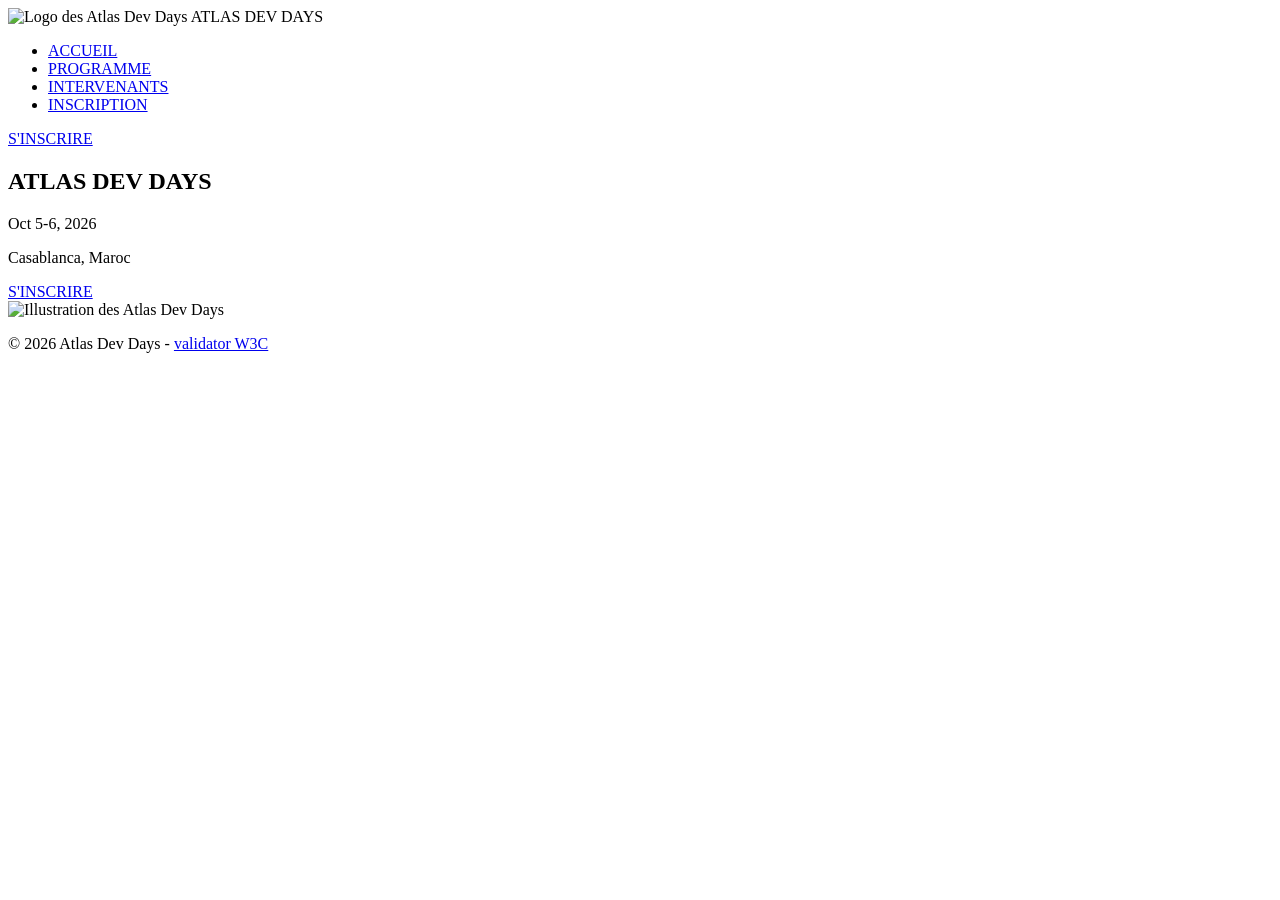
==== index.html @ 9321c1d0 "update index page" ====
<!DOCTYPE html>

<html lang="fr">
<head>
    <meta charset="UTF-8">
    <meta name="viewport" content="width=device-width, initial-scale=1.0">
    <meta name="description" content="Atlas Dev Days - La première édition de la conférence dédiée aux développeurs web au Maroc.">
    <title>ATLAS DEV DAYS - ACCUEIL</title>
</head>
<body>

    <header>

        <div class="logo">

            <img src="assets/icons/logo.svg" alt="Logo des Atlas Dev Days">

            <span >ATLAS DEV DAYS</span>
        </div>

    <nav>

        <ul>

            <li><a href="index.html">ACCUEIL</a></li>

            <li><a href="programme.html">PROGRAMME</a></li>

            <li><a href="intervenants.html">INTERVENANTS</a></li>

            <li><a href="inscription.html">INSCRIPTION</a></li>

        </ul>

    </nav>

    <a href="inscription.html" class="btn-header">S'INSCRIRE</a>
    </header>

    <main>

        <section class="hero">

           <div class="hero-content">

                <h1>ATLAS DEV DAYS</h1>

                <p>Oct 5-6, 2026</p>

                <p>Casablanca, Maroc</p>

                <a href="inscription.html" class="btn-hero">S'INSCRIRE</a>

            </div>

            <div class="hero-image">

               <img src="assets/images/hero.jpg" alt="Illustration des Atlas Dev Days">

            </div>

        </section>

    </main>

<footer>

        <p>© 2026 Atlas Dev Days - <a href="https://validator.w3.org/" target="_blank" rel="noopener">validator W3C</a></p>
</footer>
    
</body>
</html>
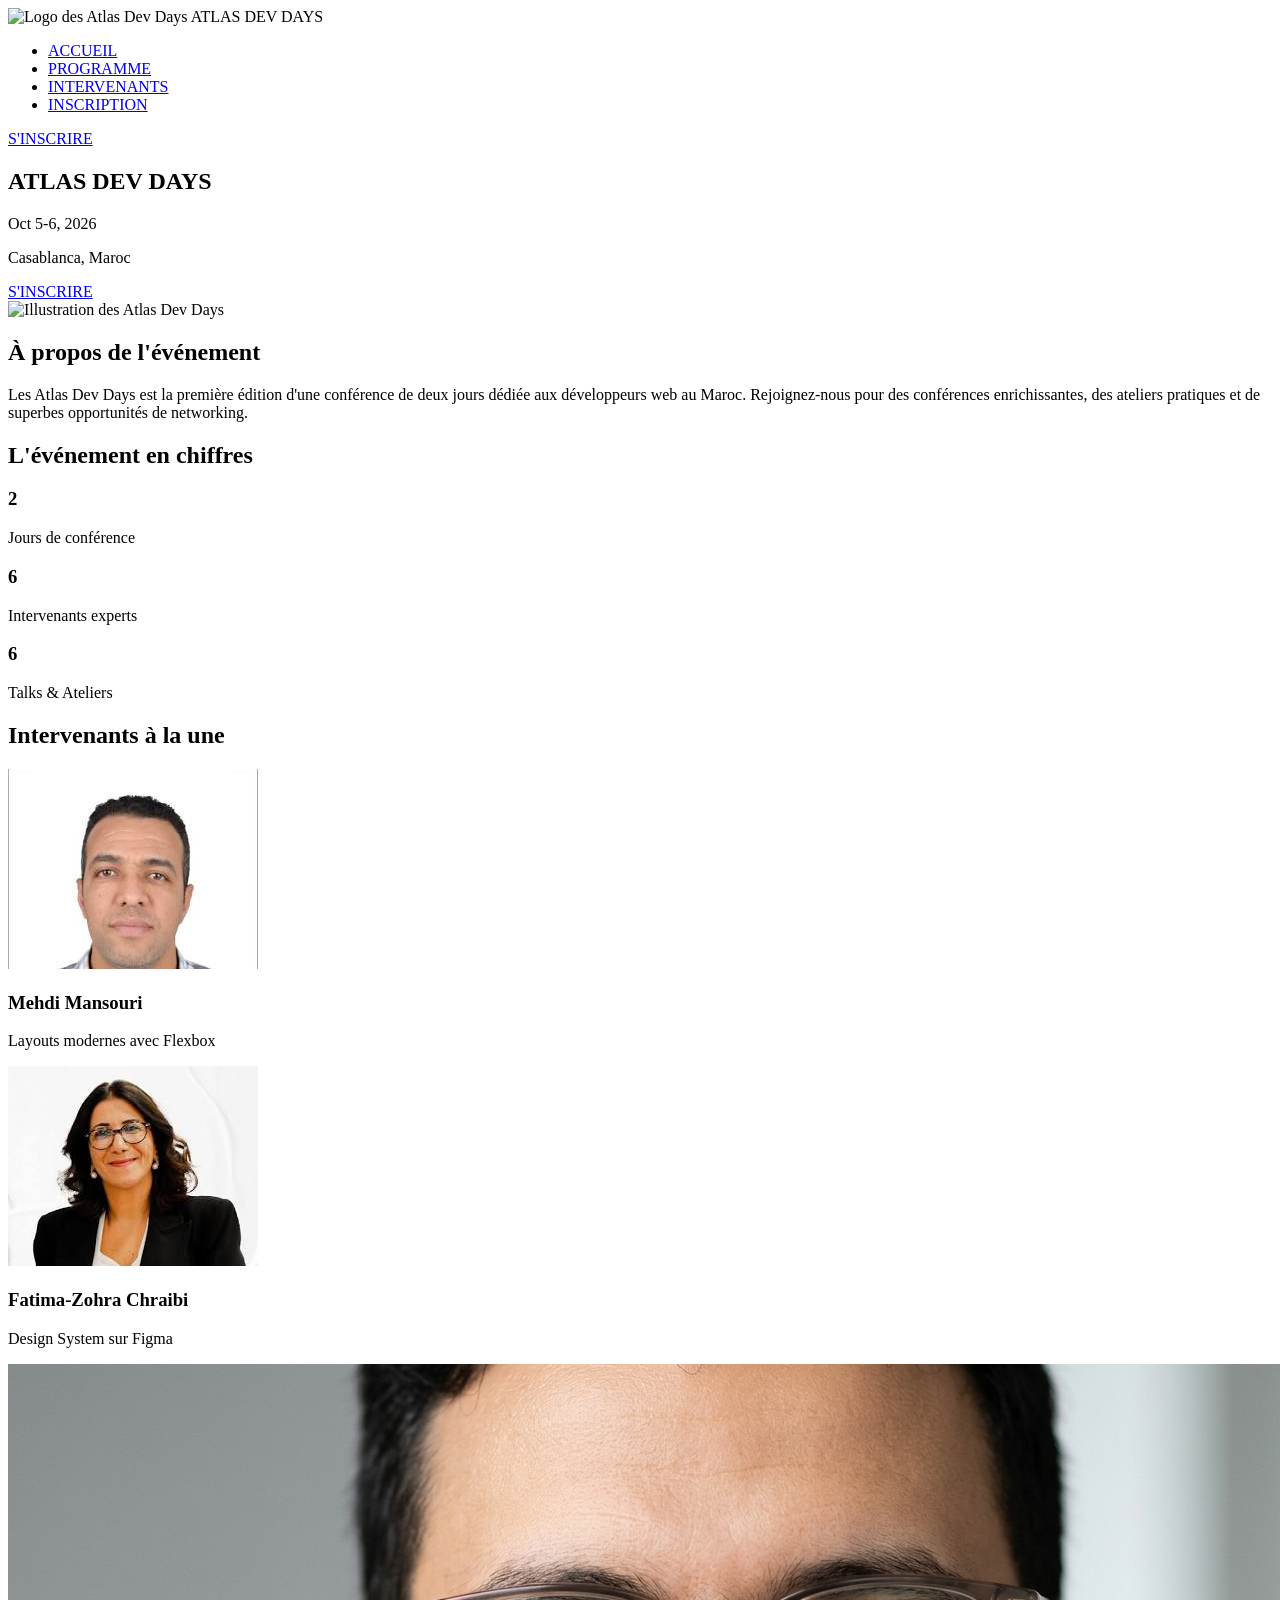
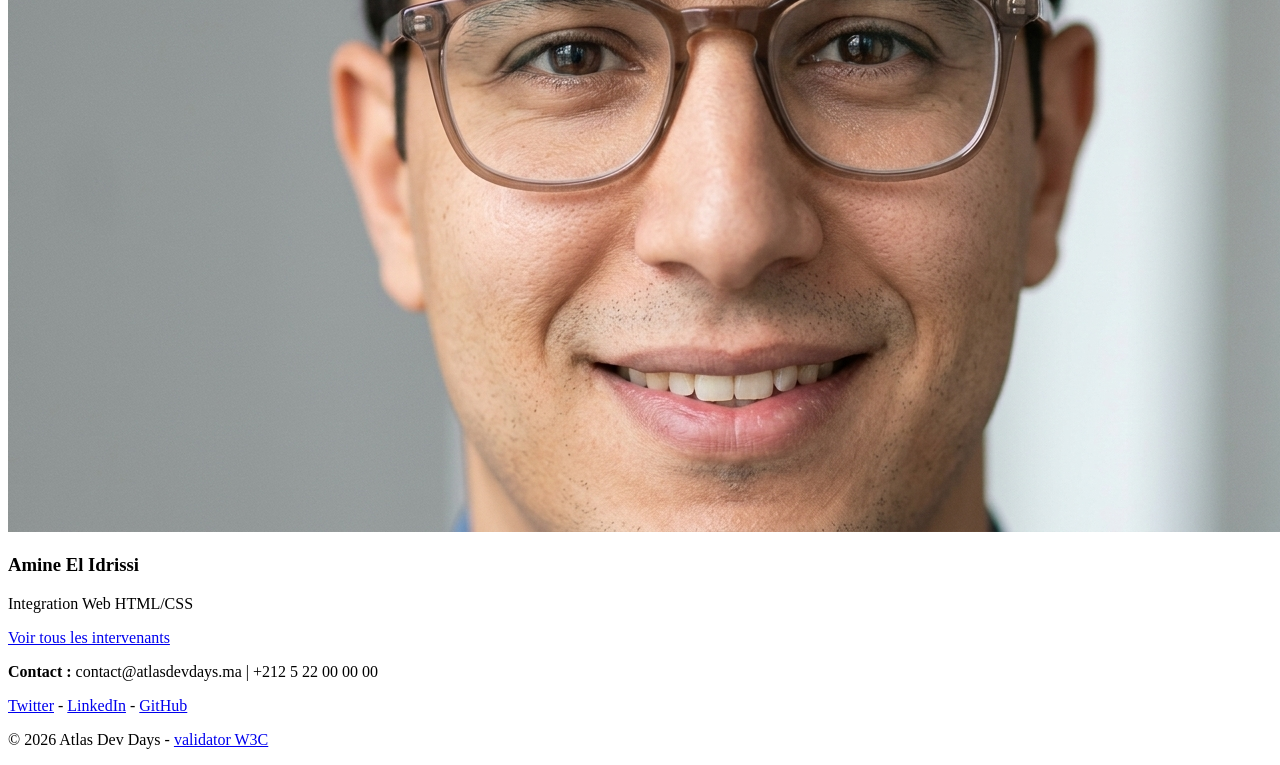
==== commit f58ab078: "modification" ====
--- a/index.html
+++ b/index.html
@@ -13,7 +13,7 @@
 
         <div class="logo">
 
-            <img src="assets/icons/logo.svg" alt="Logo des Atlas Dev Days">
+            <img src="assets/logo.svg" alt="Logo des Atlas Dev Days">
 
             <span >ATLAS DEV DAYS</span>
         </div>
@@ -55,9 +55,77 @@
 
             <div class="hero-image">
 
-               <img src="assets/images/hero.jpg" alt="Illustration des Atlas Dev Days">
+               <img src="assets/hero.jpg" alt="Illustration des Atlas Dev Days">
 
             </div>
+
+        </section>
+
+        <section class="about">
+
+            <h2>À propos de l'événement</h2>
+
+            <p>
+                Les Atlas Dev Days est la première édition d'une conférence de deux jours dédiée 
+                aux développeurs web au Maroc. Rejoignez-nous pour des conférences enrichissantes, 
+                des ateliers pratiques et de superbes opportunités de networking.
+            </p>
+
+        </section>
+
+        <section class="stats">
+
+            <h2>L'événement en chiffres</h2>
+
+            <div class="stat-card">
+
+                <h3>2</h3>
+
+
+                <p>Jours de conférence</p>
+            </div>
+
+            <div class="stat-card">
+
+                <h3>6</h3>
+
+                <p>Intervenants experts</p>
+
+            </div>
+
+            <div class="stat-card">
+
+                <h3>6</h3>
+
+                <p>Talks & Ateliers</p>
+
+            </div>
+
+        </section>
+
+        <section class="speakers-preview">
+
+            <h2>Intervenants à la une</h2>
+            
+            <article class="speaker-card">
+                <img src="assets/speaker1.jpg" alt="Photo de Mehdi Mansouri">
+                <h3>Mehdi Mansouri</h3>
+                <p>Layouts modernes avec Flexbox</p>
+            </article>
+
+            <article class="speaker-card">
+                <img src="assets/speaker2.jpg" alt="Photo de Fatima-Zohra Chraibi">
+                <h3>Fatima-Zohra Chraibi</h3>
+                <p>Design System sur Figma</p>
+            </article>
+
+            <article class="speaker-card">
+                <img src="assets/speaker3.jpg" alt="Photo de Amine El Idrissi">
+                <h3>Amine El Idrissi</h3>
+                <p>Integration Web HTML/CSS</p>
+            </article>
+
+            <a href="intervenants.html" class="btn-more">Voir tous les intervenants</a>
 
         </section>
 
@@ -65,7 +133,22 @@
 
 <footer>
 
+    <div class="footer-contact">
+
+            <p><strong>Contact :</strong> contact@atlasdevdays.ma | +212 5 22 00 00 00</p>
+
+    </div>
+
+    <div class="footer-socials">
+
+            <a href="https://twitter.com" target="_blank">Twitter</a> - 
+            <a href="https://linkedin.com" target="_blank">LinkedIn</a> - 
+            <a href="https://github.com" target="_blank">GitHub</a>
+
+    </div>
+
         <p>© 2026 Atlas Dev Days - <a href="https://validator.w3.org/" target="_blank" rel="noopener">validator W3C</a></p>
+        
 </footer>
     
 </body>
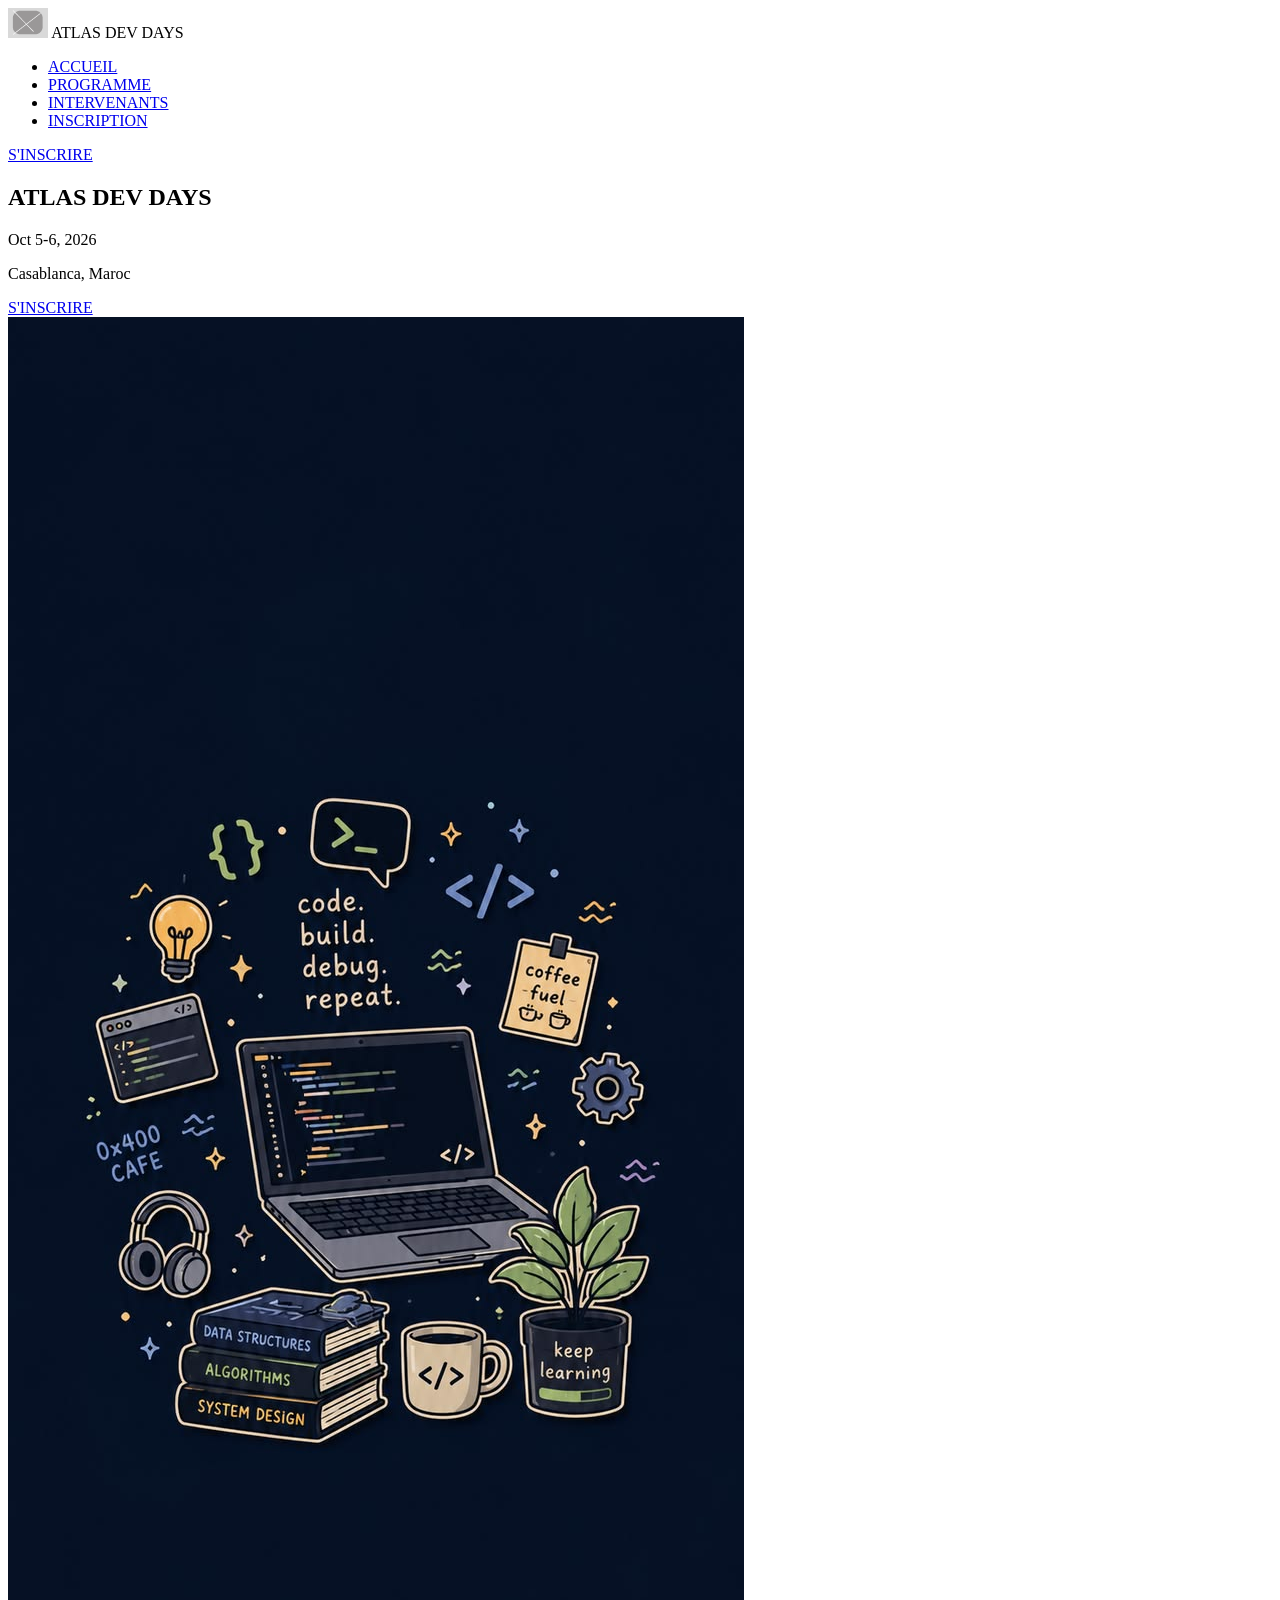
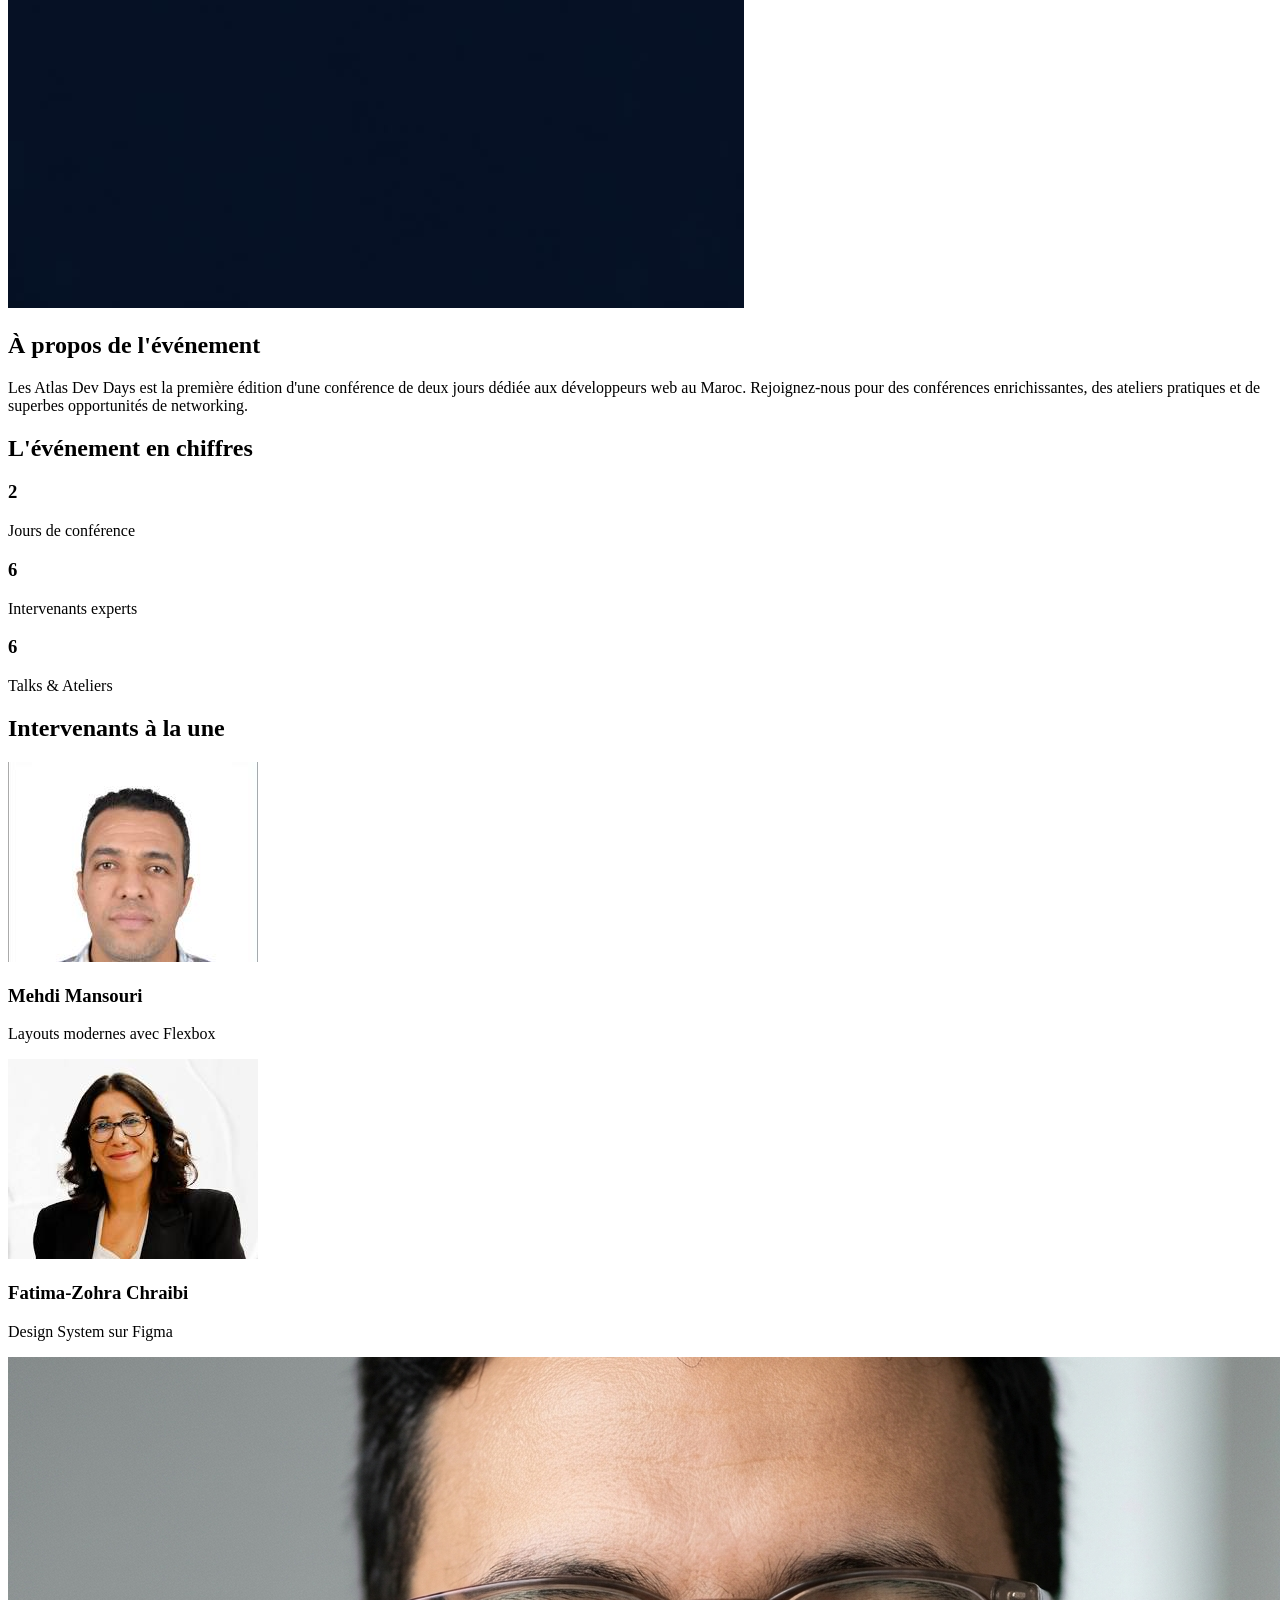
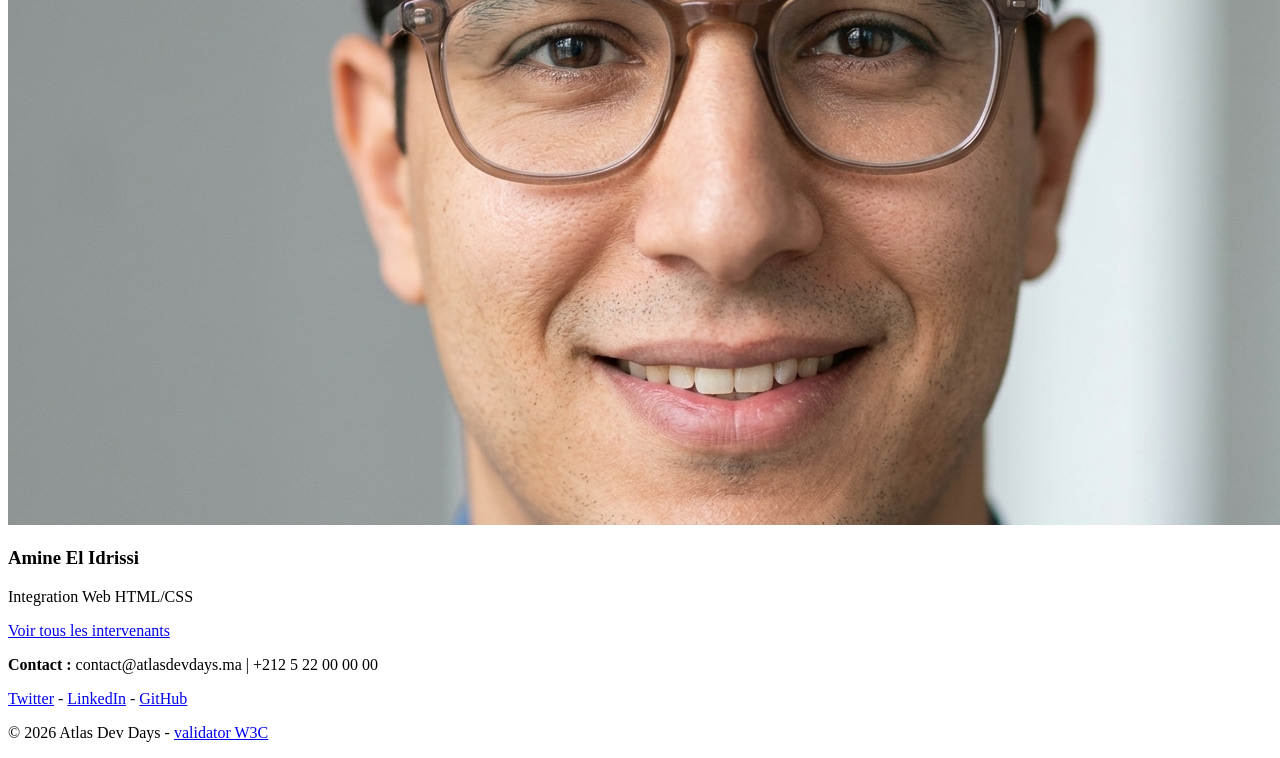
==== commit 1285e825: "modified" ====
--- a/index.html
+++ b/index.html
@@ -13,7 +13,7 @@
 
         <div class="logo">
 
-            <img src="assets/logo.svg" alt="Logo des Atlas Dev Days">
+            <img src="assets/logo.png" alt="Logo des Atlas Dev Days">
 
             <span >ATLAS DEV DAYS</span>
         </div>
@@ -55,7 +55,7 @@
 
             <div class="hero-image">
 
-               <img src="assets/hero.jpg" alt="Illustration des Atlas Dev Days">
+               <img src="assets/Hero.jpg" alt="Illustration des Atlas Dev Days">
 
             </div>
 
@@ -148,7 +148,7 @@
     </div>
 
         <p>© 2026 Atlas Dev Days - <a href="https://validator.w3.org/" target="_blank" rel="noopener">validator W3C</a></p>
-        
+
 </footer>
     
 </body>
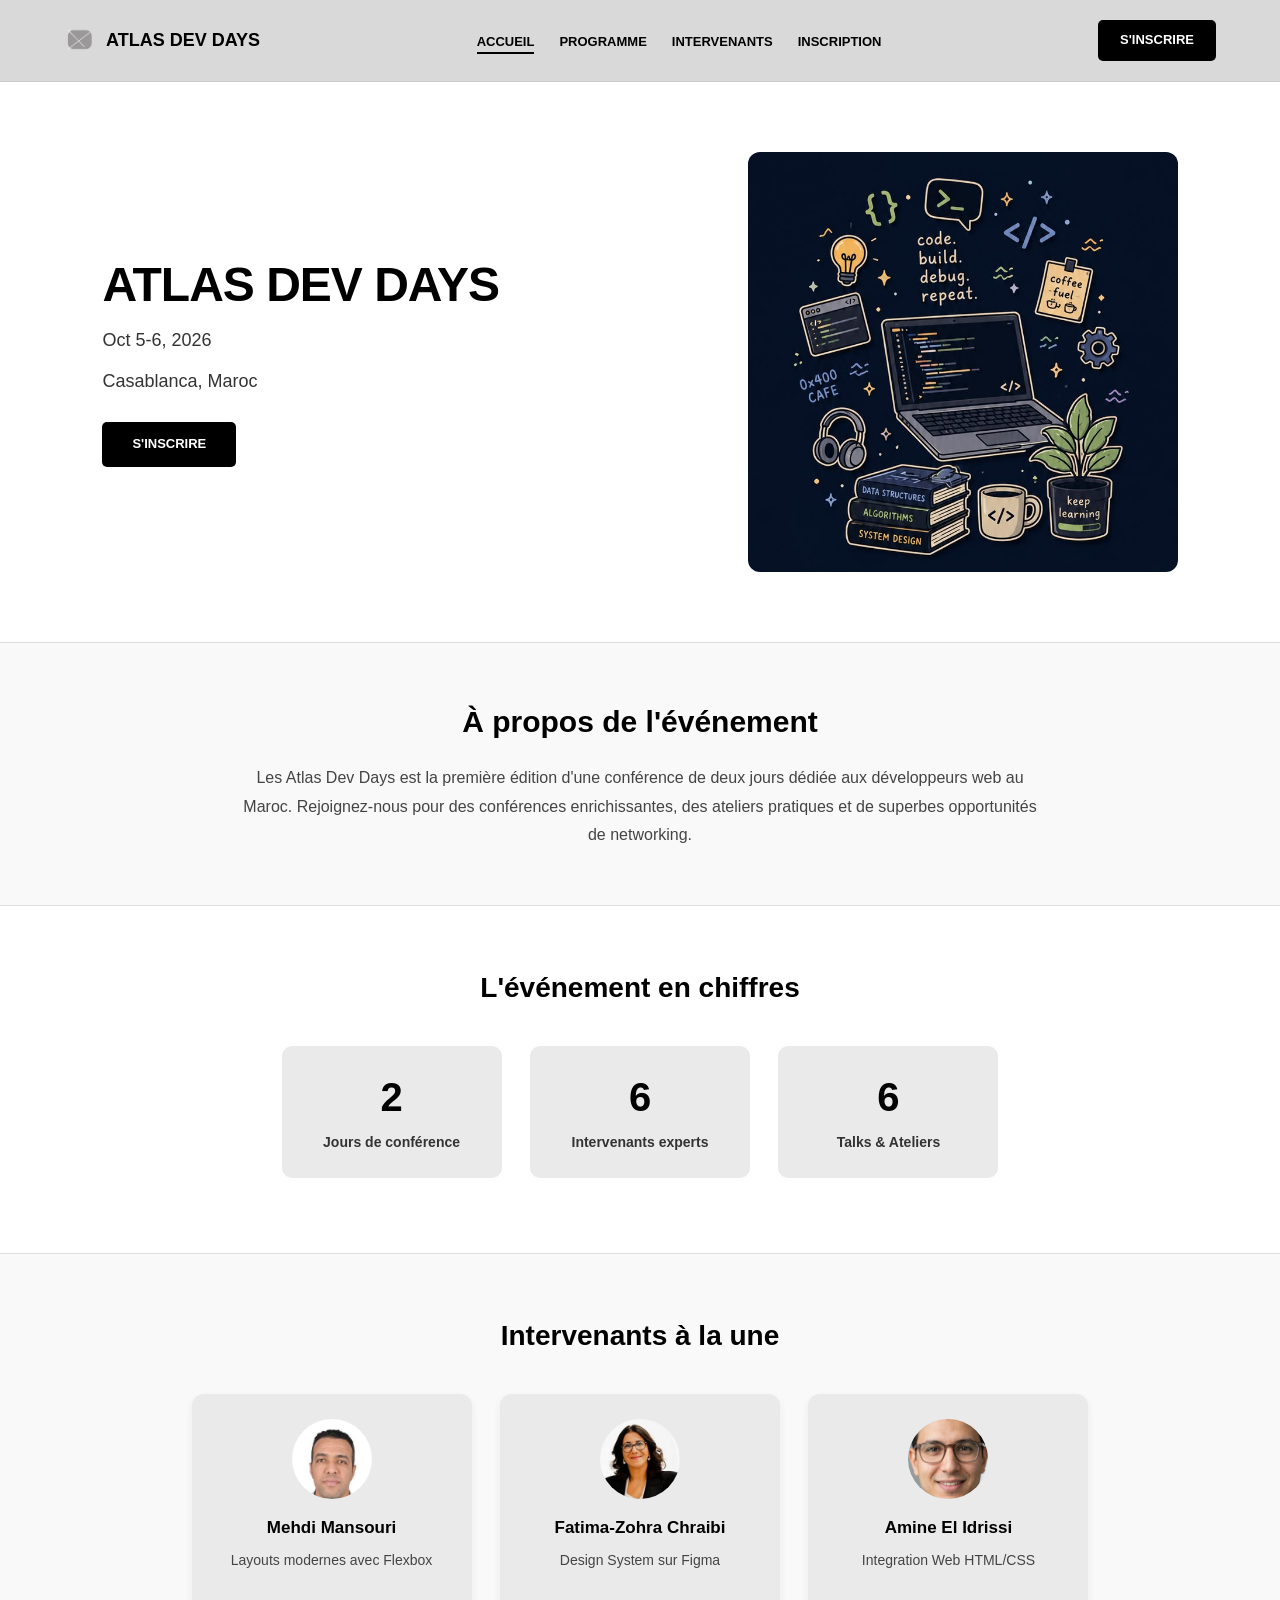
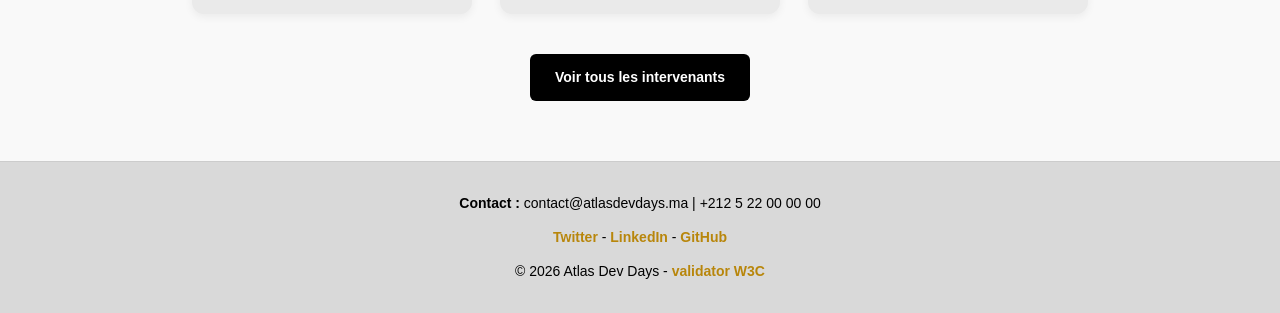
==== commit 993b9a36: "modification" ====
--- a/index.html
+++ b/index.html
@@ -5,6 +5,7 @@
     <meta charset="UTF-8">
     <meta name="viewport" content="width=device-width, initial-scale=1.0">
     <meta name="description" content="Atlas Dev Days - La première édition de la conférence dédiée aux développeurs web au Maroc.">
+    <link rel="stylesheet" href="css/style.css">
     <title>ATLAS DEV DAYS - ACCUEIL</title>
 </head>
 <body>
@@ -17,7 +18,7 @@
 
             <span >ATLAS DEV DAYS</span>
         </div>
-
+        
     <nav>
 
         <ul>
@@ -33,6 +34,13 @@
         </ul>
 
     </nav>
+    <button class="menu-mobile" aria-label="Ouvrir le menu">
+
+        <span></span>
+        <span></span>
+        <span></span>
+        
+    </button>
 
     <a href="inscription.html" class="btn-header">S'INSCRIRE</a>
     </header>
@@ -147,7 +155,7 @@
 
     </div>
 
-        <p>© 2026 Atlas Dev Days - <a href="https://validator.w3.org/" target="_blank" rel="noopener">validator W3C</a></p>
+        <p>© 2026 Atlas Dev Days - <a href="https://validator.w3.org/" target="_blank">validator W3C</a></p>
 
 </footer>
     
--- a/css/style.css
+++ b/css/style.css
@@ -0,0 +1,471 @@
+:root {
+    --bg-main: #ffffff;
+    --header-bg: #D9D9D9;
+    --card-bg: #EAEAEA;
+    --text-color: #000000;
+    --accent-color: #b8860b;
+    --font-main: Arial, sans-serif;
+}
+* {
+    margin: 0;
+    padding: 0;
+    box-sizing: border-box;
+}
+body {
+    font-family: var(--font-main);
+    background-color: var(--bg-main);
+    color: var(--text-color);
+    line-height: 1.6;
+}
+header {
+    display: flex;
+    justify-content: space-between;
+    align-items: center;
+    gap: 25px;
+    padding: 20px 5%;
+    background-color: var(--header-bg);
+    border-bottom: 1px solid #cccccc;
+}
+.logo {
+    display: flex;
+    align-items: center;
+    gap: 10px;
+    font-weight: bold;
+    font-size: 18px;
+    white-space: nowrap;
+}
+.logo img {
+    width: 32px;
+    height: 32px;
+    object-fit: contain;
+}
+nav ul {
+    display: flex;
+    align-items: center;
+    gap: 25px;
+    list-style: none;
+}
+nav ul li a {
+    text-decoration: none;
+    color: var(--text-color);
+    font-size: 13px;
+    font-weight: bold;
+    position: relative;
+    padding-bottom: 5px;
+}
+nav ul li a[href="index.html"]::after {
+    content: "";
+    position: absolute;
+    bottom: 0;
+    left: 0;
+    width: 100%;
+    height: 2px;
+    background-color: var(--text-color);
+}
+.btn-header,
+.btn-hero {
+    display: inline-block;
+    background-color: #000000;
+    color: #ffffff;
+    padding: 10px 22px;
+    border-radius: 5px;
+    text-decoration: none;
+    font-weight: bold;
+    font-size: 13px;
+    transition: background-color 0.3s;
+    white-space: nowrap;
+}
+.btn-header:hover,
+.btn-hero:hover,
+.btn-more:hover {
+    background-color: #444444;
+}
+.hero {
+    display: flex;
+    justify-content: space-between;
+    align-items: center;
+    gap: 50px;
+    padding: 70px 8%;
+    background-color: var(--bg-main);
+}
+.hero-content {
+    flex: 1;
+    display: flex;
+    flex-direction: column;
+    align-items: flex-start;
+    gap: 12px;
+}
+.hero-content h1 {
+    font-size: 48px;
+    font-weight: 900;
+    letter-spacing: -1px;
+    line-height: 1.2;
+}
+.hero-content p {
+    font-size: 18px;
+    color: #333333;
+}
+.btn-hero {
+    margin-top: 15px;
+    padding: 12px 30px;
+}
+.hero-image {
+    flex: 1;
+    display: flex;
+    justify-content: flex-end;
+}
+.hero-image img {
+    width: 100%;
+    max-width: 430px;
+    height: 420px;
+    object-fit: cover;
+    border-radius: 12px;
+}
+.about {
+    padding: 55px 10%;
+    text-align: center;
+    background-color: #f9f9f9;
+    border-top: 1px solid #dddddd;
+    border-bottom: 1px solid #dddddd;
+}
+.about h2 {
+    font-size: 30px;
+    margin-bottom: 18px;
+}
+.about p {
+    max-width: 800px;
+    margin: 0 auto;
+    font-size: 16px;
+    color: #444444;
+    line-height: 1.8;
+}
+.stats {
+    padding: 60px 8%;
+    text-align: center;
+    background-color: var(--bg-main);
+}
+.stats h2 {
+    font-size: 28px;
+    margin-bottom: 35px;
+}
+.stat-card {
+    display: inline-flex;
+    flex-direction: column;
+    justify-content: center;
+    align-items: center;
+    vertical-align: top;
+    background-color: var(--card-bg);
+    padding: 25px 20px;
+    border-radius: 10px;
+    width: 220px;
+    min-height: 130px;
+    margin: 0 12px 15px;
+    transition: transform 0.3s;
+}
+.stat-card:hover {
+    transform: translateY(-5px);
+}
+.stat-card h3 {
+    font-size: 40px;
+    line-height: 1.3;
+    margin-bottom: 8px;
+}
+.stat-card p {
+    font-size: 14px;
+    font-weight: bold;
+    color: #333333;
+}
+.speakers-preview {
+    padding: 60px 8%;
+    text-align: center;
+    background-color: #f9f9f9;
+    border-top: 1px solid #dddddd;
+}
+.speakers-preview h2 {
+    font-size: 28px;
+    margin-bottom: 35px;
+}
+.speaker-card {
+    display: inline-flex;
+    flex-direction: column;
+    justify-content: flex-start;
+    align-items: center;
+    vertical-align: top;
+    background-color: var(--card-bg);
+    padding: 25px 20px;
+    border-radius: 12px;
+    width: 280px;
+    min-height: 220px;
+    margin: 0 12px 30px;
+    box-shadow: 0 3px 8px rgba(0, 0, 0, 0.06);
+    transition: transform 0.3s;
+}
+.speaker-card:hover {
+    transform: translateY(-5px);
+}
+.speaker-card img {
+    width: 80px;
+    height: 80px;
+    border-radius: 50%;
+    object-fit: cover;
+    margin-bottom: 15px;
+}
+.speaker-card h3 {
+    font-size: 17px;
+    margin-bottom: 8px;
+}
+.speaker-card p {
+    font-size: 14px;
+    color: #444444;
+}
+.btn-more {
+    display: block;
+    width: fit-content;
+    margin: 10px auto 0;
+    background-color: #000000;
+    color: #ffffff;
+    padding: 12px 25px;
+    border-radius: 6px;
+    font-weight: bold;
+    text-decoration: none;
+    font-size: 14px;
+    transition: background-color 0.3s;
+}
+footer {
+    text-align: center;
+    padding: 30px 20px;
+    background-color: var(--header-bg);
+    font-size: 14px;
+    border-top: 1px solid #cccccc;
+}
+.footer-contact {
+    margin-bottom: 12px;
+}
+.footer-socials {
+    margin-bottom: 12px;
+}
+.footer-socials a,
+footer p a {
+    color: var(--accent-color);
+    text-decoration: none;
+    font-weight: bold;
+}
+.footer-socials a:hover,
+footer p a:hover {
+    text-decoration: underline;
+} 
+@media (max-width: 768px) {
+    header {
+        display: flex;
+        flex-direction: row;
+        justify-content: space-between;
+        align-items: center;
+        gap: 8px;
+        padding: 15px;
+        background-color: var(--header-bg);
+    }
+    .logo {
+        display: flex;
+        align-items: center;
+        justify-content: center;
+        flex: 1;
+        gap: 0;
+        font-family: Georgia, serif;
+        font-size: 21px;
+        white-space: nowrap;
+    }
+    .logo img {
+        width: 32px;
+        height: 32px;
+        object-fit: contain;
+    }
+    nav {
+        width: auto;
+    }
+    nav ul {
+        display: none;
+    }
+    .btn-header {
+        display: none;
+    }
+    .menu-mobile {
+        display: flex;
+        flex-direction: column;
+        justify-content: space-between;
+        align-items: center;
+        flex-shrink: 0;
+        width: 38px;
+        height: 22px;
+        padding: 0;
+        border: none;
+        background: transparent;
+        cursor: pointer;
+    }
+    .menu-mobile span {
+        display: block;
+        width: 38px;
+        height: 1px;
+        background-color: #333333;
+    }
+    .hero {
+        display: flex;
+        flex-direction: column;
+        align-items: center;
+        text-align: center;
+        gap: 12px;
+        padding: 30px 20px 80px;
+        background-color: var(--bg-main);
+    }
+    .hero-image {
+        display: flex;
+        justify-content: center;
+        width: 100%;
+    }
+    .hero-image img {
+        width: 100%;
+        max-width: 230px;
+        height: 240px;
+        object-fit: cover;
+        border-radius: 10px;
+    }
+    .hero-content {
+        display: flex;
+        flex-direction: column;
+        align-items: center;
+        gap: 12px;
+        width: 100%;
+    }
+    .hero-content h1 {
+        font-size: 36px;
+        line-height: 1.2;
+        letter-spacing: 0;
+    }
+    .hero-content p {
+        font-size: 22px;
+        line-height: 1.3;
+        color: #111111;
+    }
+    .btn-hero {
+        margin-top: 5px;
+        padding: 10px 32px;
+        font-size: 14px;
+    }
+    .about {
+        padding: 35px 20px;
+        text-align: center;
+    }
+    .about h2 {
+        font-size: 25px;
+        margin-bottom: 15px;
+    }
+    .about p {
+        font-size: 15px;
+        line-height: 1.7;
+    }
+    .stats {
+        padding: 35px 20px;
+        text-align: center;
+    }
+    .stats h2 {
+        font-size: 24px;
+        margin-bottom: 25px;
+    }
+    .stat-card {
+        display: flex;
+        flex-direction: column;
+        align-items: center;
+        justify-content: center;
+        width: 100%;
+        max-width: 300px;
+        min-height: 120px;
+        margin: 0 auto 15px;
+        padding: 20px;
+    }
+    .stat-card h3 {
+        font-size: 35px;
+    }
+    .stat-card p {
+        font-size: 14px;
+    }
+    .speakers-preview {
+        padding: 35px 20px;
+        text-align: center;
+    }
+    .speakers-preview h2 {
+        font-size: 24px;
+        margin-bottom: 25px;
+    }
+    .speaker-card {
+        display: flex;
+        flex-direction: column;
+        align-items: center;
+        width: 100%;
+        max-width: 320px;
+        min-height: 200px;
+        margin: 0 auto 20px;
+        padding: 25px 20px;
+    }
+    .speaker-card img {
+        width: 80px;
+        height: 80px;
+        border-radius: 50%;
+        object-fit: cover;
+    }
+    .speaker-card h3 {
+        font-size: 17px;
+    }
+    .speaker-card p {
+        font-size: 14px;
+    }
+    .btn-more {
+        margin: 10px auto 0;
+    }
+    footer {
+        text-align: center;
+        padding: 35px 12px;
+        font-size: 14px;
+        overflow-wrap: anywhere;
+    }
+    .footer-contact {
+        margin-bottom: 12px;
+    }
+    .footer-socials {
+        margin-bottom: 12px;
+    }
+    .footer-socials a,
+    footer p a {
+        color: var(--accent-color);
+        text-decoration: none;
+    }
+}
+.menu-mobile {
+    display: none;
+}
+.menu-mobile {
+    display: none;
+}
+@media (max-width: 768px) {
+
+    .menu-mobile {
+        display: flex;
+        flex-direction: column;
+        justify-content: space-between;
+        width: 30px;
+        height: 20px;
+        padding: 0;
+        border: none;
+        background: transparent;
+        cursor: pointer;
+    }
+
+    .menu-mobile span {
+        display: block;
+        width: 30px;
+        height: 2px;
+        background-color: #333333;
+    }
+
+}
+/*=========================
+programme.html
+=========================*/
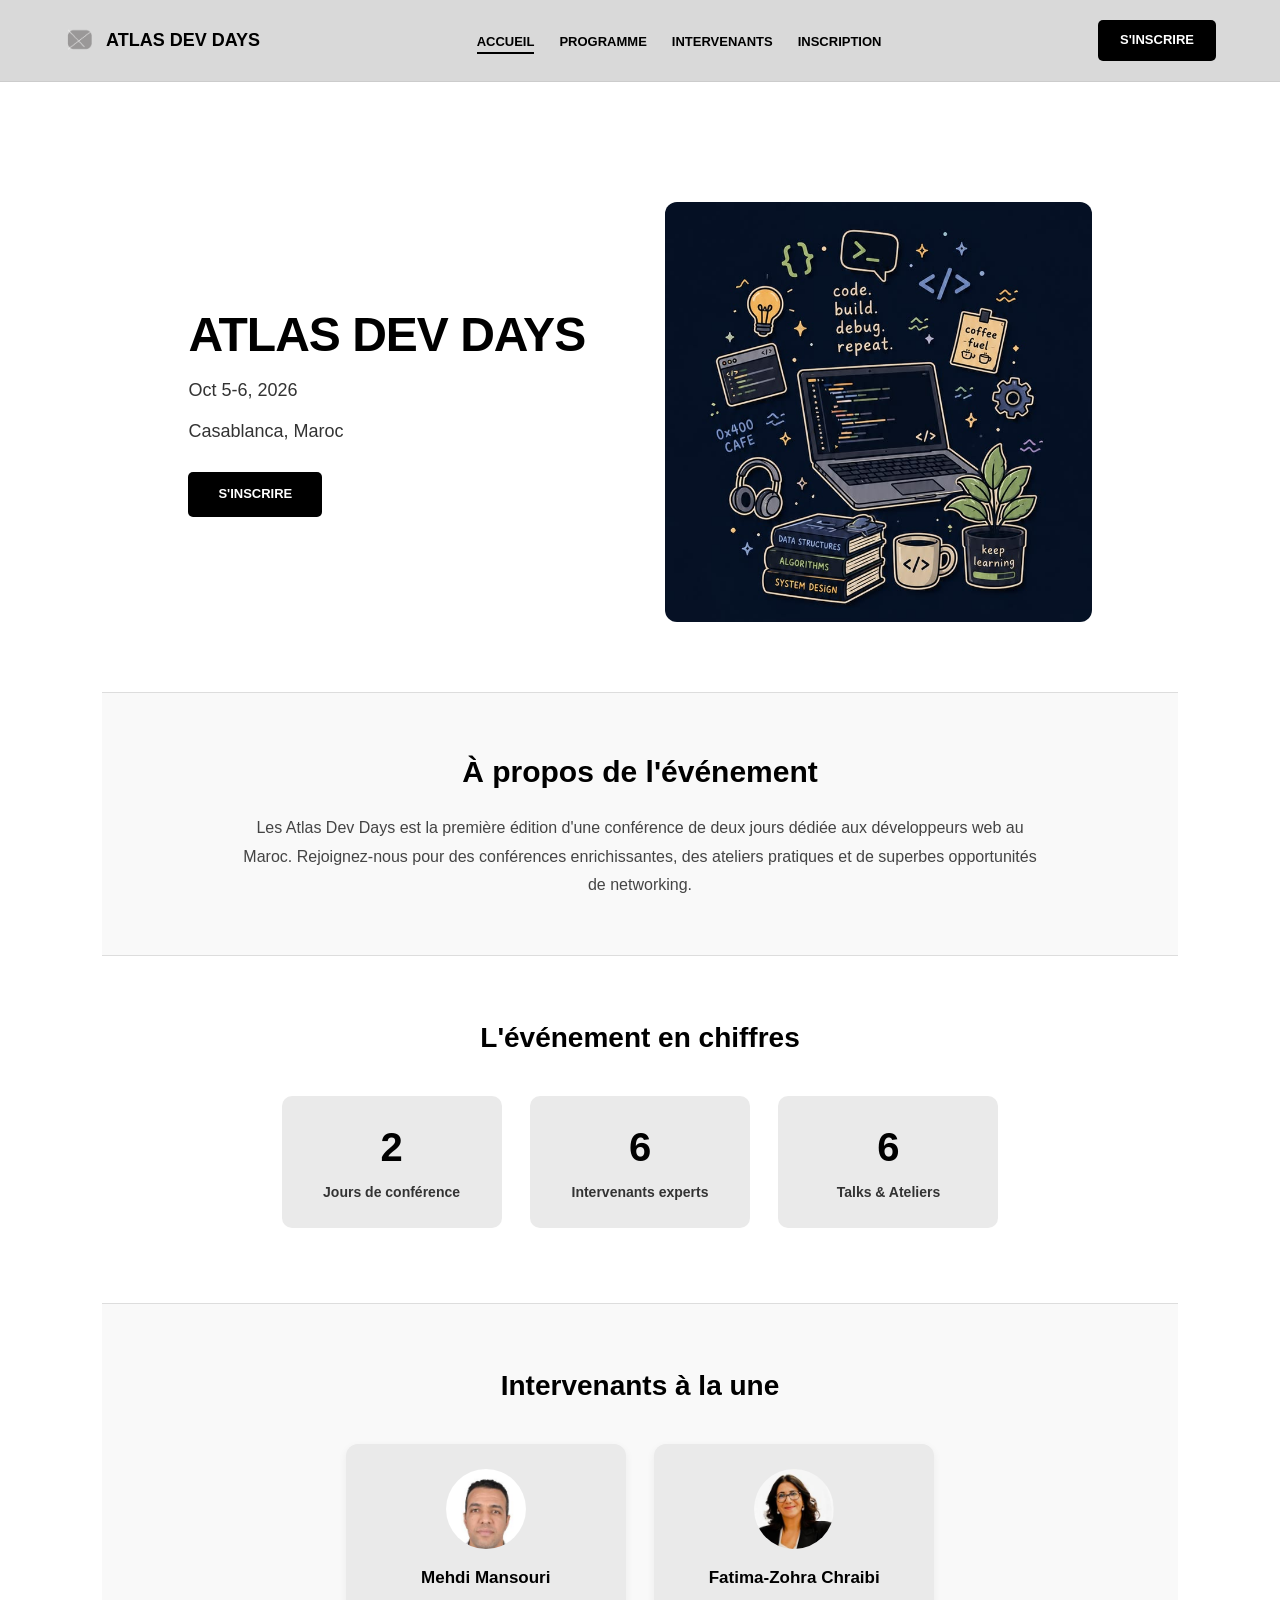
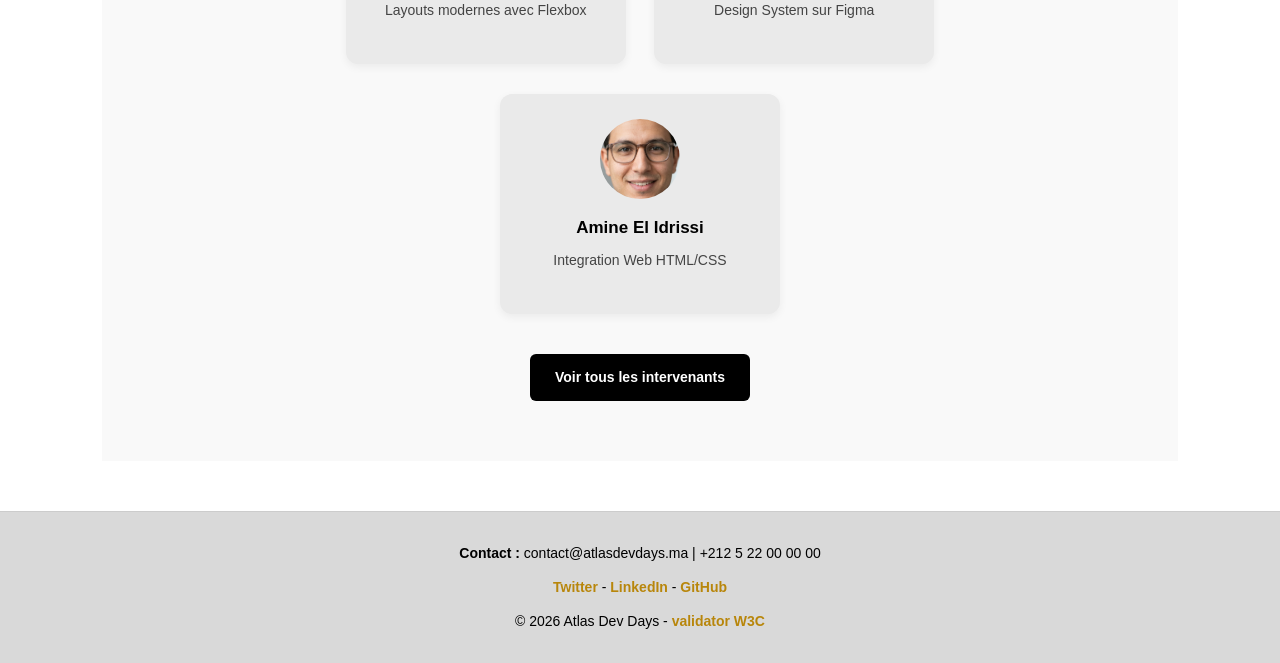
==== commit f2818881: "modify" ====
--- a/index.html
+++ b/index.html
@@ -39,7 +39,7 @@
         <span></span>
         <span></span>
         <span></span>
-        
+
     </button>
 
     <a href="inscription.html" class="btn-header">S'INSCRIRE</a>
@@ -83,7 +83,7 @@
 
         <section class="stats">
 
-            <h2>L'événement en chiffres</h2>
+           <h2>L'événement en chiffres</h2>
 
             <div class="stat-card">
 
--- a/css/style.css
+++ b/css/style.css
@@ -80,6 +80,9 @@
 .btn-more:hover {
     background-color: #444444;
 }
+.menu-mobile {
+    display: none;
+}
 .hero {
     display: flex;
     justify-content: space-between;
@@ -185,7 +188,7 @@
     font-size: 28px;
     margin-bottom: 35px;
 }
-.speaker-card {
+.speakers-preview .speaker-card {
     display: inline-flex;
     flex-direction: column;
     justify-content: flex-start;
@@ -200,21 +203,21 @@
     box-shadow: 0 3px 8px rgba(0, 0, 0, 0.06);
     transition: transform 0.3s;
 }
-.speaker-card:hover {
+.speakers-preview .speaker-card:hover {
     transform: translateY(-5px);
 }
-.speaker-card img {
+.speakers-preview .speaker-card img {
     width: 80px;
     height: 80px;
     border-radius: 50%;
     object-fit: cover;
     margin-bottom: 15px;
 }
-.speaker-card h3 {
+.speakers-preview .speaker-card h3 {
     font-size: 17px;
     margin-bottom: 8px;
 }
-.speaker-card p {
+.speakers-preview .speaker-card p {
     font-size: 14px;
     color: #444444;
 }
@@ -253,8 +256,250 @@
 .footer-socials a:hover,
 footer p a:hover {
     text-decoration: underline;
-} 
+}
+/* PAGE PROGRAMME */
+main {
+    padding: 50px 8%;
+    background-color: var(--bg-main);
+    text-align: center;
+}
+main > h1 {
+    font-size: 32px;
+    font-weight: bold;
+    margin-bottom: 40px;
+}
+.programme-container {
+    display: flex;
+    justify-content: space-between;
+    gap: 40px;
+    align-items: flex-start;
+}
+.day-schedule {
+    flex: 1;
+    background-color: #f9f9f9;
+    padding: 25px;
+    border-radius: 12px;
+    border: 1px solid #dddddd;
+}
+.day-schedule h2 {
+    font-size: 22px;
+    margin-bottom: 25px;
+    font-weight: bold;
+}
+.talk-card {
+    display: flex;
+    align-items: center;
+    justify-content: space-between;
+    background-color: var(--card-bg);
+    padding: 15px 20px;
+    border-radius: 8px;
+    margin-bottom: 15px;
+    gap: 15px;
+    text-align: left;
+    box-shadow: 0 2px 5px rgba(0, 0, 0, 0.04);
+}
+.talk-card time {
+    font-size: 20px;
+    font-weight: 900;
+    min-width: 60px;
+}
+.talk-card h3 {
+    font-size: 15px;
+    flex: 2;
+    font-weight: bold;
+}
+.talk-card p {
+    font-size: 14px;
+    flex: 1.5;
+    color: #333333;
+}
+.talk-card .theme {
+    font-size: 12px;
+    background-color: #000000;
+    color: #ffffff;
+    padding: 4px 8px;
+    border-radius: 4px;
+    white-space: nowrap;
+}
+/* PAGE INTERVENANTS */
+.speakers-container {
+    display: flex;
+    flex-wrap: wrap;
+    justify-content: center;
+    gap: 30px;
+}
+.speakers-container .speaker-card {
+    display: flex;
+    flex-direction: column;
+    align-items: center;
+    background-color: var(--card-bg);
+    padding: 30px 20px;
+    border-radius: 12px;
+    width: 300px;
+    box-shadow: 0 3px 8px rgba(0, 0, 0, 0.05);
+    transition: transform 0.3s;
+    text-align: center;
+}
+.speakers-container .speaker-card:hover {
+    transform: translateY(-5px);
+}
+.speakers-container .speaker-card img {
+    width: 90px;
+    height: 90px;
+    border-radius: 50%;
+    object-fit: cover;
+    margin-bottom: 15px;
+    border: 2px solid #ffffff;
+}
+.speakers-container .speaker-card h2 {
+    font-size: 18px;
+    font-weight: bold;
+    margin-bottom: 5px;
+}
+.speakers-container .speaker-card .role {
+    font-size: 13px;
+    color: var(--accent-color);
+    font-weight: bold;
+    margin-bottom: 10px;
+}
+.speakers-container .speaker-card p {
+    font-size: 14px;
+    color: #444444;
+    margin-bottom: 15px;
+}
+.speakers-container .speaker-card a {
+    font-size: 13px;
+    color: var(--text-color);
+    text-decoration: none;
+    font-weight: bold;
+    border-bottom: 1px solid var(--text-color);
+    padding-bottom: 2px;
+}
+.speakers-container .speaker-card a:hover {
+    color: var(--accent-color);
+    border-color: var(--accent-color);
+}
+/* PAGE INSCRIPTION */
+.registration-form {
+    max-width: 650px;
+    margin: 0 auto 40px auto;
+    background-color: #f9f9f9;
+    padding: 40px;
+    border-radius: 12px;
+    border: 1px solid #dddddd;
+    text-align: left;
+    box-shadow: 0 4px 10px rgba(0, 0, 0, 0.03);
+}
+.form-group {
+    margin-bottom: 20px;
+}
+.form-group label {
+    display: block;
+    font-size: 14px;
+    font-weight: bold;
+    margin-bottom: 8px;
+    color: var(--text-color);
+}
+.form-group input[type="text"],
+.form-group input[type="email"],
+.form-group input[type="tel"],
+.form-group select,
+.form-group textarea {
+    width: 100%;
+    padding: 12px 15px;
+    border: 1px solid #cccccc;
+    border-radius: 6px;
+    font-size: 14px;
+    background-color: #ffffff;
+    font-family: var(--font-main);
+    transition: border-color 0.3s;
+}
+.form-group input:focus,
+.form-group select:focus,
+.form-group textarea:focus {
+    outline: none;
+    border-color: var(--accent-color);
+}
+.radio-group,
+.checkbox-group {
+    display: flex;
+    flex-direction: row;
+    flex-wrap: wrap;
+    gap: 20px;
+    margin-top: 8px;
+}
+.radio-group div,
+.checkbox-group div {
+    display: flex;
+    align-items: center;
+    gap: 8px;
+}
+.radio-group input[type="radio"],
+.checkbox-group input[type="checkbox"] {
+    width: 16px;
+    height: 16px;
+    cursor: pointer;
+}
+.radio-group label,
+.checkbox-group label {
+    font-weight: normal;
+    font-size: 14px;
+    cursor: pointer;
+    margin-bottom: 0;
+}
+.terms-group {
+    display: flex;
+    align-items: center;
+    gap: 10px;
+    margin-top: 15px;
+}
+.terms-group input[type="checkbox"] {
+    width: 16px;
+    height: 16px;
+    cursor: pointer;
+}
+.terms-group label {
+    font-weight: normal;
+    font-size: 14px;
+    cursor: pointer;
+    margin-bottom: 0;
+}
+.registration-form button {
+    display: block;
+    width: 100%;
+    background-color: #000000;
+    color: #ffffff;
+    padding: 14px;
+    border: none;
+    border-radius: 6px;
+    font-weight: bold;
+    font-size: 15px;
+    cursor: pointer;
+    transition: background-color 0.3s;
+    margin-top: 25px;
+}
+.registration-form button:hover {
+    background-color: #444444;
+}
+.info-pratiques {
+    max-width: 650px;
+    margin: 0 auto;
+    background-color: var(--card-bg);
+    padding: 25px;
+    border-radius: 12px;
+    text-align: center;
+}
+.info-pratiques h2 {
+    font-size: 20px;
+    margin-bottom: 12px;
+}
+.info-pratiques p {
+    font-size: 14px;
+    color: #333333;
+    margin-bottom: 6px;
+}
 @media (max-width: 768px) {
+
     header {
         display: flex;
         flex-direction: row;
@@ -262,7 +507,6 @@
         align-items: center;
         gap: 8px;
         padding: 15px;
-        background-color: var(--header-bg);
     }
     .logo {
         display: flex;
@@ -277,7 +521,6 @@
     .logo img {
         width: 32px;
         height: 32px;
-        object-fit: contain;
     }
     nav {
         width: auto;
@@ -294,8 +537,8 @@
         justify-content: space-between;
         align-items: center;
         flex-shrink: 0;
-        width: 38px;
-        height: 22px;
+        width: 30px;
+        height: 20px;
         padding: 0;
         border: none;
         background: transparent;
@@ -303,8 +546,8 @@
     }
     .menu-mobile span {
         display: block;
-        width: 38px;
-        height: 1px;
+        width: 30px;
+        height: 2px;
         background-color: #333333;
     }
     .hero {
@@ -314,7 +557,28 @@
         text-align: center;
         gap: 12px;
         padding: 30px 20px 80px;
-        background-color: var(--bg-main);
+    }
+    .hero-content {
+        display: flex;
+        flex-direction: column;
+        align-items: center;
+        gap: 12px;
+        width: 100%;
+    }
+    .hero-content h1 {
+        font-size: 36px;
+        line-height: 1.2;
+        letter-spacing: 0;
+    }
+    .hero-content p {
+        font-size: 22px;
+        line-height: 1.3;
+        color: #111111;
+    }
+    .btn-hero {
+        margin-top: 5px;
+        padding: 10px 32px;
+        font-size: 14px;
     }
     .hero-image {
         display: flex;
@@ -325,30 +589,7 @@
         width: 100%;
         max-width: 230px;
         height: 240px;
-        object-fit: cover;
         border-radius: 10px;
-    }
-    .hero-content {
-        display: flex;
-        flex-direction: column;
-        align-items: center;
-        gap: 12px;
-        width: 100%;
-    }
-    .hero-content h1 {
-        font-size: 36px;
-        line-height: 1.2;
-        letter-spacing: 0;
-    }
-    .hero-content p {
-        font-size: 22px;
-        line-height: 1.3;
-        color: #111111;
-    }
-    .btn-hero {
-        margin-top: 5px;
-        padding: 10px 32px;
-        font-size: 14px;
     }
     .about {
         padding: 35px 20px;
@@ -364,7 +605,6 @@
     }
     .stats {
         padding: 35px 20px;
-        text-align: center;
     }
     .stats h2 {
         font-size: 24px;
@@ -389,13 +629,12 @@
     }
     .speakers-preview {
         padding: 35px 20px;
-        text-align: center;
     }
     .speakers-preview h2 {
         font-size: 24px;
         margin-bottom: 25px;
     }
-    .speaker-card {
+    .speakers-preview .speaker-card {
         display: flex;
         flex-direction: column;
         align-items: center;
@@ -405,21 +644,91 @@
         margin: 0 auto 20px;
         padding: 25px 20px;
     }
-    .speaker-card img {
+    .speakers-preview .speaker-card img {
         width: 80px;
         height: 80px;
-        border-radius: 50%;
-        object-fit: cover;
-    }
-    .speaker-card h3 {
+    }
+    .speakers-preview .speaker-card h3 {
         font-size: 17px;
     }
-    .speaker-card p {
+    .speakers-preview .speaker-card p {
         font-size: 14px;
     }
-    .btn-more {
+    .speakers-preview .btn-more {
         margin: 10px auto 0;
     }
+    /* Programme mobile */
+    main {
+        padding: 25px 15px;
+    }
+    main > h1 {
+        font-size: 24px;
+        margin-bottom: 25px;
+    }
+    .programme-container {
+        flex-direction: column;
+        gap: 25px;
+    }
+    .talk-card {
+        flex-direction: column;
+        align-items: flex-start;
+        gap: 8px;
+        padding: 15px;
+    }
+    .talk-card time {
+        font-size: 16px;
+    }
+    .talk-card h3 {
+        font-size: 15px;
+    }
+    /* Page Intervenants mobile */
+    .speakers-container {
+        flex-direction: column;
+        align-items: center;
+        gap: 15px;
+    }
+    .speakers-container .speaker-card {
+        width: 100%;
+        max-width: 320px;
+        padding: 20px;
+        gap: 10px;
+    }
+    .speakers-container .speaker-card img {
+        width: 75px;
+        height: 75px;
+        margin-bottom: 5px;
+    }
+    .speakers-container .speaker-card h2 {
+        font-size: 16px;
+        margin-bottom: 2px;
+    }
+    .speakers-container .speaker-card .role {
+        font-size: 12px;
+        margin-bottom: 5px;
+    }
+    .speakers-container .speaker-card p {
+        font-size: 13px;
+        margin-bottom: 10px;
+    }
+    .speakers-container .speaker-card a {
+        display: inline-block;
+        font-size: 12px;
+        margin-top: 5px;
+    }
+    /* Inscription mobile */
+    .registration-form {
+        padding: 20px 15px;
+        margin-bottom: 25px;
+    }
+    .radio-group,
+    .checkbox-group {
+        flex-direction: column;
+        gap: 10px;
+    }
+    .info-pratiques {
+        padding: 20px 15px;
+    }
+    /* Footer mobile */
     footer {
         text-align: center;
         padding: 35px 12px;
@@ -437,35 +746,4 @@
         color: var(--accent-color);
         text-decoration: none;
     }
-}
-.menu-mobile {
-    display: none;
-}
-.menu-mobile {
-    display: none;
-}
-@media (max-width: 768px) {
-
-    .menu-mobile {
-        display: flex;
-        flex-direction: column;
-        justify-content: space-between;
-        width: 30px;
-        height: 20px;
-        padding: 0;
-        border: none;
-        background: transparent;
-        cursor: pointer;
-    }
-
-    .menu-mobile span {
-        display: block;
-        width: 30px;
-        height: 2px;
-        background-color: #333333;
-    }
-
-}
-/*=========================
-programme.html
-=========================*/
+}
